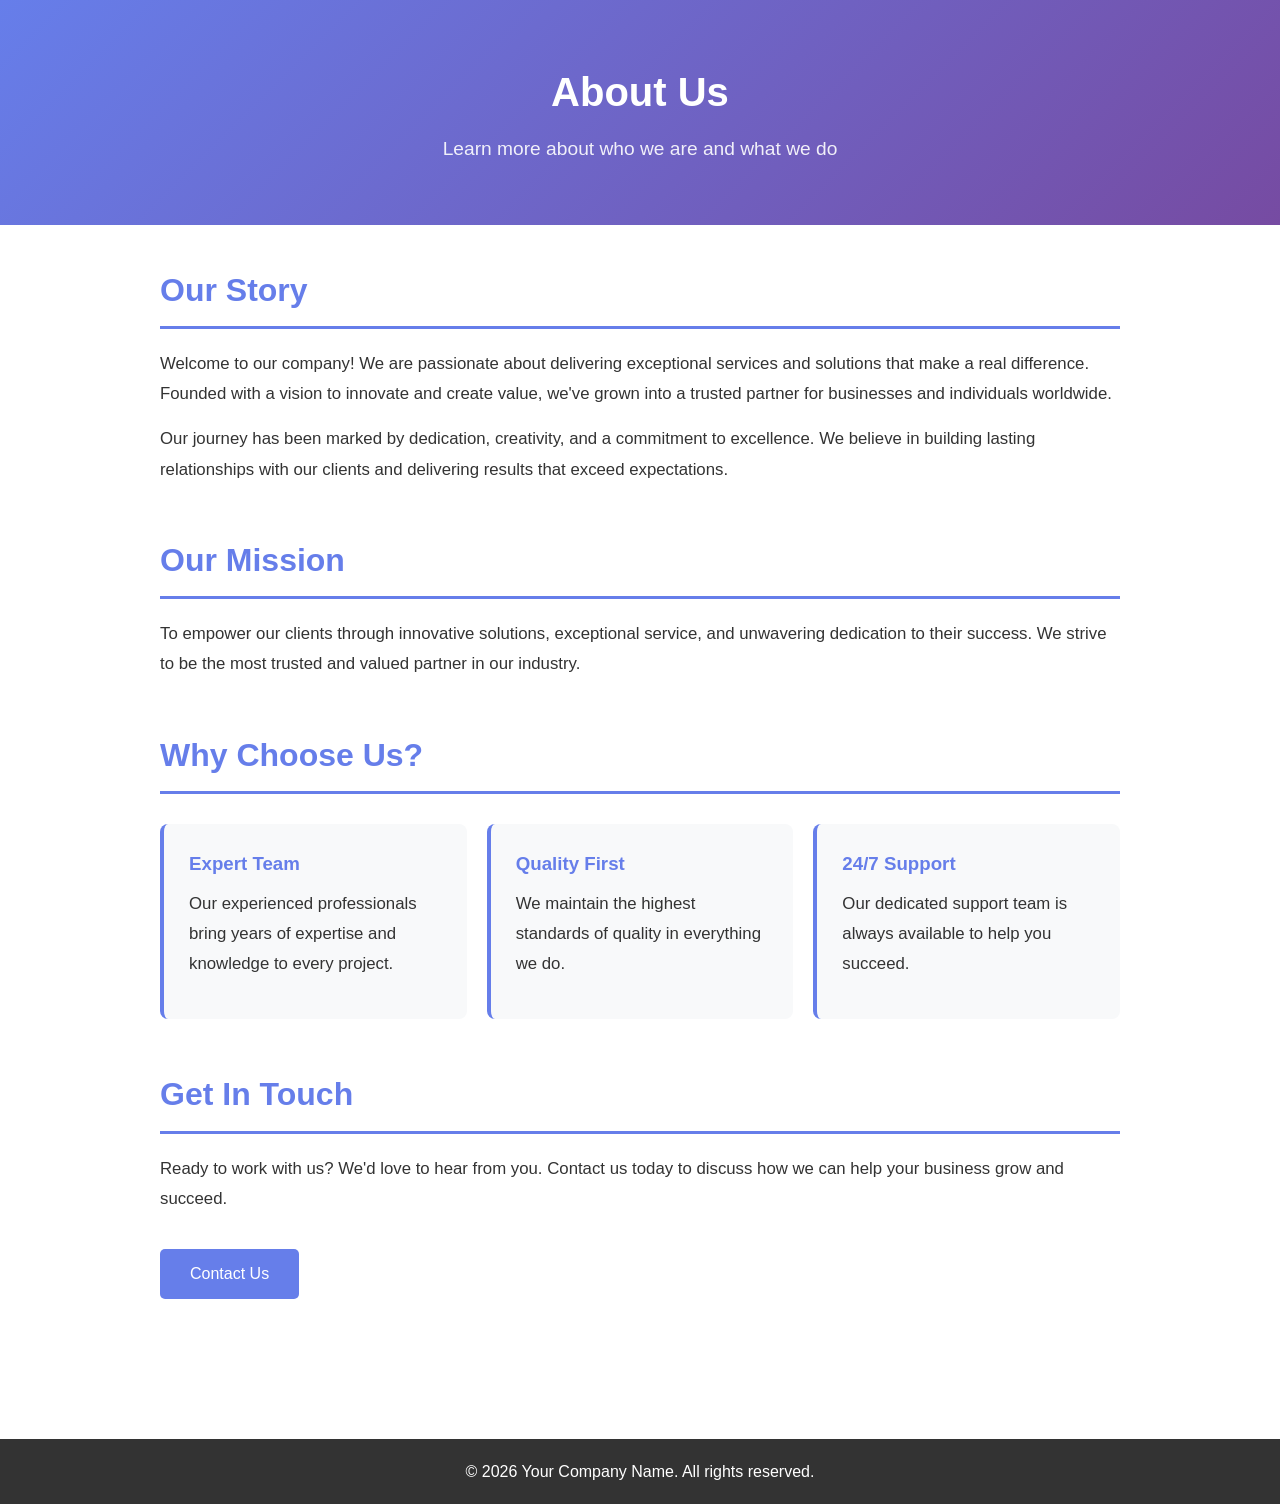
==== about.html @ 4d81731f "about is done" ====
<!DOCTYPE html>
<html lang="en">
<head>
    <meta charset="UTF-8">
    <meta name="viewport" content="width=device-width, initial-scale=1.0">
    <title>About Us</title>
    <style>
        * {
            margin: 0;
            padding: 0;
            box-sizing: border-box;
        }
        
        body {
            font-family: 'Segoe UI', Tahoma, Geneva, Verdana, sans-serif;
            line-height: 1.6;
            color: #333;
        }
        
        header {
            background: linear-gradient(135deg, #667eea 0%, #764ba2 100%);
            color: white;
            padding: 60px 20px;
            text-align: center;
        }
        
        header h1 {
            font-size: 2.5em;
            margin-bottom: 10px;
        }
        
        header p {
            font-size: 1.2em;
            opacity: 0.9;
        }
        
        .container {
            max-width: 1000px;
            margin: 0 auto;
            padding: 40px 20px;
        }
        
        section {
            margin-bottom: 50px;
        }
        
        section h2 {
            color: #667eea;
            font-size: 2em;
            margin-bottom: 20px;
            border-bottom: 3px solid #667eea;
            padding-bottom: 10px;
        }
        
        section p {
            margin-bottom: 15px;
            line-height: 1.8;
            font-size: 1.05em;
        }
        
        .features {
            display: grid;
            grid-template-columns: repeat(auto-fit, minmax(250px, 1fr));
            gap: 20px;
            margin-top: 30px;
        }
        
        .feature-card {
            background: #f8f9fa;
            padding: 25px;
            border-radius: 8px;
            border-left: 4px solid #667eea;
        }
        
        .feature-card h3 {
            color: #667eea;
            margin-bottom: 10px;
        }
        
        .cta-button {
            display: inline-block;
            background: #667eea;
            color: white;
            padding: 12px 30px;
            border-radius: 5px;
            text-decoration: none;
            margin-top: 20px;
            transition: background 0.3s;
        }
        
        .cta-button:hover {
            background: #764ba2;
        }
        
        footer {
            background: #333;
            color: white;
            text-align: center;
            padding: 20px;
            margin-top: 50px;
        }
    </style>
</head>
<body>
    <header>
        <h1>About Us</h1>
        <p>Learn more about who we are and what we do</p>
    </header>
    
    <div class="container">
        <section>
            <h2>Our Story</h2>
            <p>
                Welcome to our company! We are passionate about delivering exceptional services and solutions 
                that make a real difference. Founded with a vision to innovate and create value, we've grown 
                into a trusted partner for businesses and individuals worldwide.
            </p>
            <p>
                Our journey has been marked by dedication, creativity, and a commitment to excellence. 
                We believe in building lasting relationships with our clients and delivering results that exceed expectations.
            </p>
        </section>
        
        <section>
            <h2>Our Mission</h2>
            <p>
                To empower our clients through innovative solutions, exceptional service, and unwavering dedication 
                to their success. We strive to be the most trusted and valued partner in our industry.
            </p>
        </section>
        
        <section>
            <h2>Why Choose Us?</h2>
            <div class="features">
                <div class="feature-card">
                    <h3>Expert Team</h3>
                    <p>Our experienced professionals bring years of expertise and knowledge to every project.</p>
                </div>
                <div class="feature-card">
                    <h3>Quality First</h3>
                    <p>We maintain the highest standards of quality in everything we do.</p>
                </div>
                <div class="feature-card">
                    <h3>24/7 Support</h3>
                    <p>Our dedicated support team is always available to help you succeed.</p>
                </div>
            </div>
        </section>
        
        <section>
            <h2>Get In Touch</h2>
            <p>
                Ready to work with us? We'd love to hear from you. Contact us today to discuss how we can 
                help your business grow and succeed.
            </p>
            <a href="contact.html" class="cta-button">Contact Us</a>
        </section>
    </div>
    
    <footer>
        <p>&copy; 2026 Your Company Name. All rights reserved.</p>
    </footer>
</body>
</html>
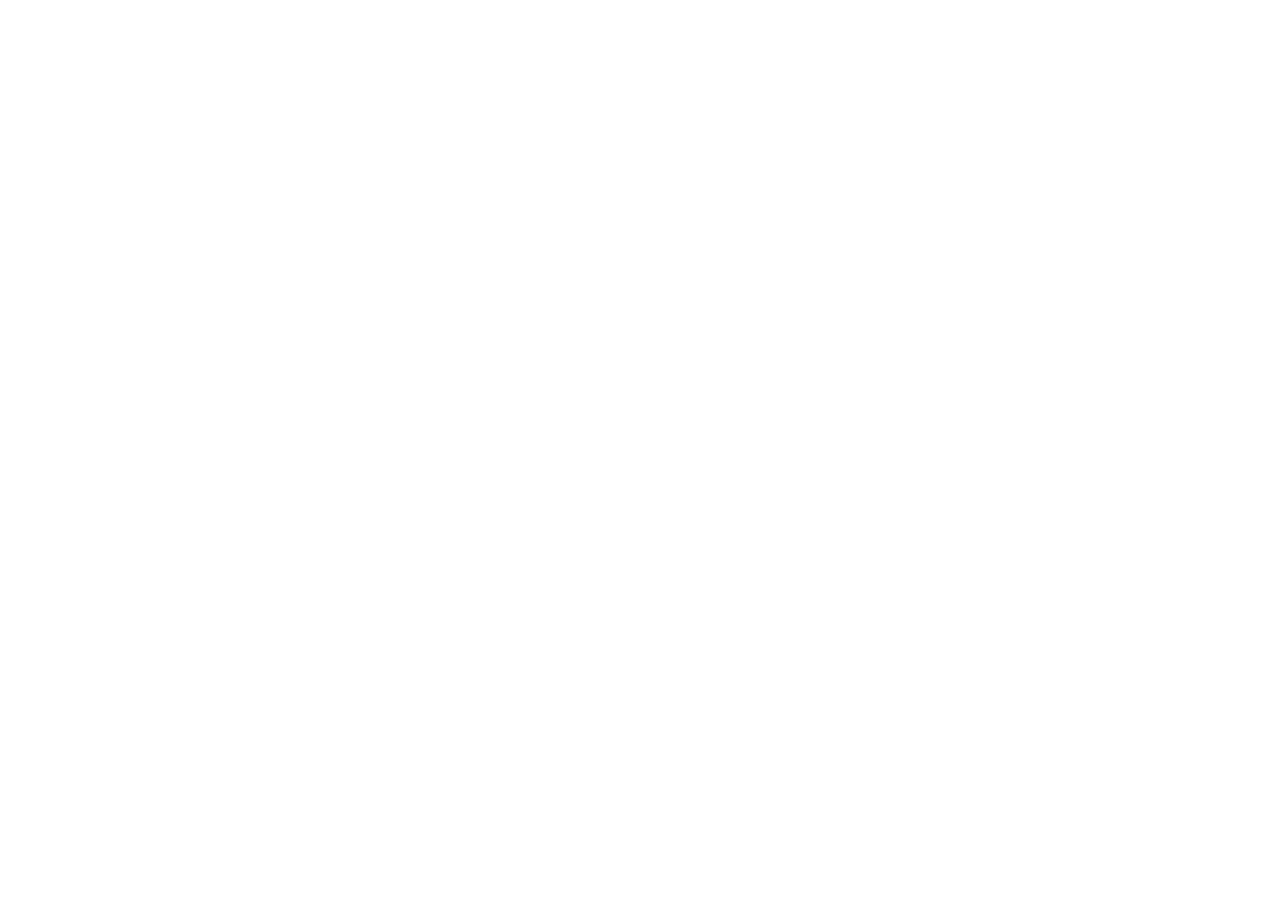
==== commit f4a62e8b: "added some contect" ====
--- a/about.html
+++ b/about.html
@@ -3,162 +3,11 @@
 <head>
     <meta charset="UTF-8">
     <meta name="viewport" content="width=device-width, initial-scale=1.0">
-    <title>About Us</title>
-    <style>
-        * {
-            margin: 0;
-            padding: 0;
-            box-sizing: border-box;
-        }
-        
-        body {
-            font-family: 'Segoe UI', Tahoma, Geneva, Verdana, sans-serif;
-            line-height: 1.6;
-            color: #333;
-        }
-        
-        header {
-            background: linear-gradient(135deg, #667eea 0%, #764ba2 100%);
-            color: white;
-            padding: 60px 20px;
-            text-align: center;
-        }
-        
-        header h1 {
-            font-size: 2.5em;
-            margin-bottom: 10px;
-        }
-        
-        header p {
-            font-size: 1.2em;
-            opacity: 0.9;
-        }
-        
-        .container {
-            max-width: 1000px;
-            margin: 0 auto;
-            padding: 40px 20px;
-        }
-        
-        section {
-            margin-bottom: 50px;
-        }
-        
-        section h2 {
-            color: #667eea;
-            font-size: 2em;
-            margin-bottom: 20px;
-            border-bottom: 3px solid #667eea;
-            padding-bottom: 10px;
-        }
-        
-        section p {
-            margin-bottom: 15px;
-            line-height: 1.8;
-            font-size: 1.05em;
-        }
-        
-        .features {
-            display: grid;
-            grid-template-columns: repeat(auto-fit, minmax(250px, 1fr));
-            gap: 20px;
-            margin-top: 30px;
-        }
-        
-        .feature-card {
-            background: #f8f9fa;
-            padding: 25px;
-            border-radius: 8px;
-            border-left: 4px solid #667eea;
-        }
-        
-        .feature-card h3 {
-            color: #667eea;
-            margin-bottom: 10px;
-        }
-        
-        .cta-button {
-            display: inline-block;
-            background: #667eea;
-            color: white;
-            padding: 12px 30px;
-            border-radius: 5px;
-            text-decoration: none;
-            margin-top: 20px;
-            transition: background 0.3s;
-        }
-        
-        .cta-button:hover {
-            background: #764ba2;
-        }
-        
-        footer {
-            background: #333;
-            color: white;
-            text-align: center;
-            padding: 20px;
-            margin-top: 50px;
-        }
-    </style>
+    <title>Document</title>
 </head>
 <body>
     <header>
-        <h1>About Us</h1>
-        <p>Learn more about who we are and what we do</p>
+        <img src="" alt="">
     </header>
-    
-    <div class="container">
-        <section>
-            <h2>Our Story</h2>
-            <p>
-                Welcome to our company! We are passionate about delivering exceptional services and solutions 
-                that make a real difference. Founded with a vision to innovate and create value, we've grown 
-                into a trusted partner for businesses and individuals worldwide.
-            </p>
-            <p>
-                Our journey has been marked by dedication, creativity, and a commitment to excellence. 
-                We believe in building lasting relationships with our clients and delivering results that exceed expectations.
-            </p>
-        </section>
-        
-        <section>
-            <h2>Our Mission</h2>
-            <p>
-                To empower our clients through innovative solutions, exceptional service, and unwavering dedication 
-                to their success. We strive to be the most trusted and valued partner in our industry.
-            </p>
-        </section>
-        
-        <section>
-            <h2>Why Choose Us?</h2>
-            <div class="features">
-                <div class="feature-card">
-                    <h3>Expert Team</h3>
-                    <p>Our experienced professionals bring years of expertise and knowledge to every project.</p>
-                </div>
-                <div class="feature-card">
-                    <h3>Quality First</h3>
-                    <p>We maintain the highest standards of quality in everything we do.</p>
-                </div>
-                <div class="feature-card">
-                    <h3>24/7 Support</h3>
-                    <p>Our dedicated support team is always available to help you succeed.</p>
-                </div>
-            </div>
-        </section>
-        
-        <section>
-            <h2>Get In Touch</h2>
-            <p>
-                Ready to work with us? We'd love to hear from you. Contact us today to discuss how we can 
-                help your business grow and succeed.
-            </p>
-            <a href="contact.html" class="cta-button">Contact Us</a>
-        </section>
-    </div>
-    
-    <footer>
-        <p>&copy; 2026 Your Company Name. All rights reserved.</p>
-    </footer>
 </body>
 </html>
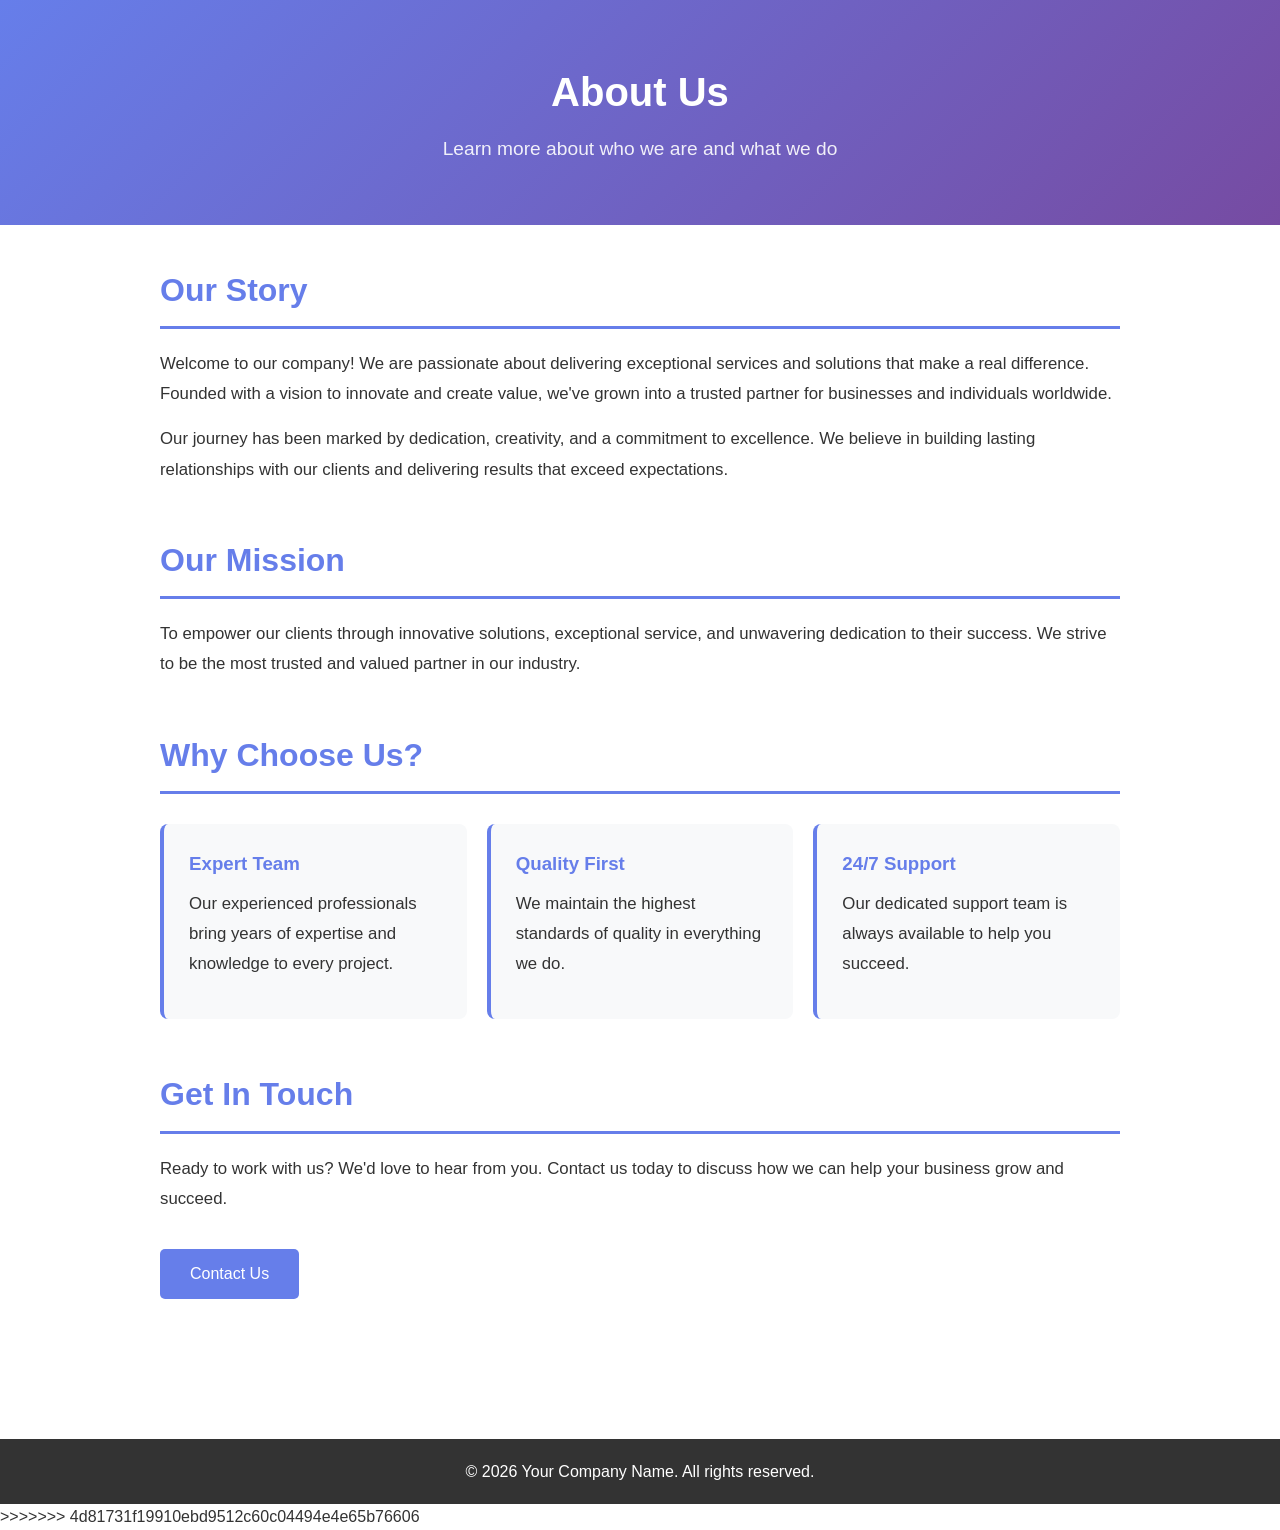
==== commit a962b18d: "a" ====
--- a/about.html
+++ b/about.html
@@ -1,13 +1,161 @@
-<!DOCTYPE html>
-<html lang="en">
-<head>
-    <meta charset="UTF-8">
-    <meta name="viewport" content="width=device-width, initial-scale=1.0">
-    <title>Document</title>
+
+    <title>About Us</title>
+    <style>
+        * {
+            margin: 0;
+            padding: 0;
+            box-sizing: border-box;
+        }
+        
+        body {
+            font-family: 'Segoe UI', Tahoma, Geneva, Verdana, sans-serif;
+            line-height: 1.6;
+            color: #333;
+        }
+        
+        header {
+            background: linear-gradient(135deg, #667eea 0%, #764ba2 100%);
+            color: white;
+            padding: 60px 20px;
+            text-align: center;
+        }
+        
+        header h1 {
+            font-size: 2.5em;
+            margin-bottom: 10px;
+        }
+        
+        header p {
+            font-size: 1.2em;
+            opacity: 0.9;
+        }
+        
+        .container {
+            max-width: 1000px;
+            margin: 0 auto;
+            padding: 40px 20px;
+        }
+        
+        section {
+            margin-bottom: 50px;
+        }
+        
+        section h2 {
+            color: #667eea;
+            font-size: 2em;
+            margin-bottom: 20px;
+            border-bottom: 3px solid #667eea;
+            padding-bottom: 10px;
+        }
+        
+        section p {
+            margin-bottom: 15px;
+            line-height: 1.8;
+            font-size: 1.05em;
+        }
+        
+        .features {
+            display: grid;
+            grid-template-columns: repeat(auto-fit, minmax(250px, 1fr));
+            gap: 20px;
+            margin-top: 30px;
+        }
+        
+        .feature-card {
+            background: #f8f9fa;
+            padding: 25px;
+            border-radius: 8px;
+            border-left: 4px solid #667eea;
+        }
+        
+        .feature-card h3 {
+            color: #667eea;
+            margin-bottom: 10px;
+        }
+        
+        .cta-button {
+            display: inline-block;
+            background: #667eea;
+            color: white;
+            padding: 12px 30px;
+            border-radius: 5px;
+            text-decoration: none;
+            margin-top: 20px;
+            transition: background 0.3s;
+        }
+        
+        .cta-button:hover {
+            background: #764ba2;
+        }
+        
+        footer {
+            background: #333;
+            color: white;
+            text-align: center;
+            padding: 20px;
+            margin-top: 50px;
+        }
+    </style>
 </head>
 <body>
     <header>
-        <img src="" alt="">
+        <h1>About Us</h1>
+        <p>Learn more about who we are and what we do</p>
     </header>
+    
+    <div class="container">
+        <section>
+            <h2>Our Story</h2>
+            <p>
+                Welcome to our company! We are passionate about delivering exceptional services and solutions 
+                that make a real difference. Founded with a vision to innovate and create value, we've grown 
+                into a trusted partner for businesses and individuals worldwide.
+            </p>
+            <p>
+                Our journey has been marked by dedication, creativity, and a commitment to excellence. 
+                We believe in building lasting relationships with our clients and delivering results that exceed expectations.
+            </p>
+        </section>
+        
+        <section>
+            <h2>Our Mission</h2>
+            <p>
+                To empower our clients through innovative solutions, exceptional service, and unwavering dedication 
+                to their success. We strive to be the most trusted and valued partner in our industry.
+            </p>
+        </section>
+        
+        <section>
+            <h2>Why Choose Us?</h2>
+            <div class="features">
+                <div class="feature-card">
+                    <h3>Expert Team</h3>
+                    <p>Our experienced professionals bring years of expertise and knowledge to every project.</p>
+                </div>
+                <div class="feature-card">
+                    <h3>Quality First</h3>
+                    <p>We maintain the highest standards of quality in everything we do.</p>
+                </div>
+                <div class="feature-card">
+                    <h3>24/7 Support</h3>
+                    <p>Our dedicated support team is always available to help you succeed.</p>
+                </div>
+            </div>
+        </section>
+        
+        <section>
+            <h2>Get In Touch</h2>
+            <p>
+                Ready to work with us? We'd love to hear from you. Contact us today to discuss how we can 
+                help your business grow and succeed.
+            </p>
+            <a href="contact.html" class="cta-button">Contact Us</a>
+        </section>
+    </div>
+    
+    <footer>
+        <p>&copy; 2026 Your Company Name. All rights reserved.</p>
+    </footer>
+>>>>>>> 4d81731f19910ebd9512c60c04494e4e65b76606
 </body>
 </html>
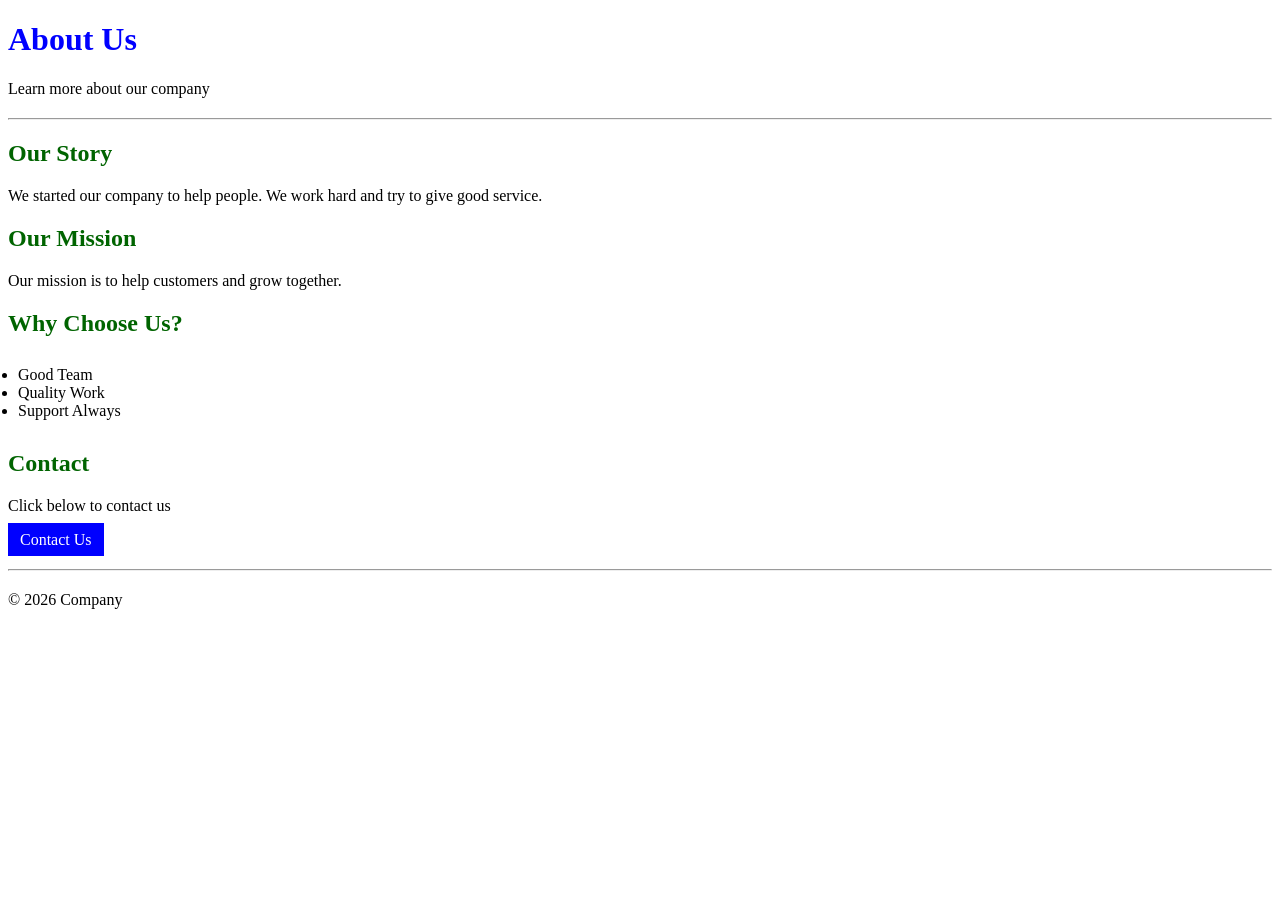
==== commit ef126cac: "updated the about page" ====
--- a/about.html
+++ b/about.html
@@ -1,161 +1,43 @@
+<!DOCTYPE html>
+<html>
+<head>
+    <title>About Us</title>
+    <link rel="stylesheet" href="./css/about.css">
+</head>
 
-    <title>About Us</title>
-    <style>
-        * {
-            margin: 0;
-            padding: 0;
-            box-sizing: border-box;
-        }
-        
-        body {
-            font-family: 'Segoe UI', Tahoma, Geneva, Verdana, sans-serif;
-            line-height: 1.6;
-            color: #333;
-        }
-        
-        header {
-            background: linear-gradient(135deg, #667eea 0%, #764ba2 100%);
-            color: white;
-            padding: 60px 20px;
-            text-align: center;
-        }
-        
-        header h1 {
-            font-size: 2.5em;
-            margin-bottom: 10px;
-        }
-        
-        header p {
-            font-size: 1.2em;
-            opacity: 0.9;
-        }
-        
-        .container {
-            max-width: 1000px;
-            margin: 0 auto;
-            padding: 40px 20px;
-        }
-        
-        section {
-            margin-bottom: 50px;
-        }
-        
-        section h2 {
-            color: #667eea;
-            font-size: 2em;
-            margin-bottom: 20px;
-            border-bottom: 3px solid #667eea;
-            padding-bottom: 10px;
-        }
-        
-        section p {
-            margin-bottom: 15px;
-            line-height: 1.8;
-            font-size: 1.05em;
-        }
-        
-        .features {
-            display: grid;
-            grid-template-columns: repeat(auto-fit, minmax(250px, 1fr));
-            gap: 20px;
-            margin-top: 30px;
-        }
-        
-        .feature-card {
-            background: #f8f9fa;
-            padding: 25px;
-            border-radius: 8px;
-            border-left: 4px solid #667eea;
-        }
-        
-        .feature-card h3 {
-            color: #667eea;
-            margin-bottom: 10px;
-        }
-        
-        .cta-button {
-            display: inline-block;
-            background: #667eea;
-            color: white;
-            padding: 12px 30px;
-            border-radius: 5px;
-            text-decoration: none;
-            margin-top: 20px;
-            transition: background 0.3s;
-        }
-        
-        .cta-button:hover {
-            background: #764ba2;
-        }
-        
-        footer {
-            background: #333;
-            color: white;
-            text-align: center;
-            padding: 20px;
-            margin-top: 50px;
-        }
-    </style>
-</head>
 <body>
-    <header>
-        <h1>About Us</h1>
-        <p>Learn more about who we are and what we do</p>
-    </header>
-    
-    <div class="container">
-        <section>
-            <h2>Our Story</h2>
-            <p>
-                Welcome to our company! We are passionate about delivering exceptional services and solutions 
-                that make a real difference. Founded with a vision to innovate and create value, we've grown 
-                into a trusted partner for businesses and individuals worldwide.
-            </p>
-            <p>
-                Our journey has been marked by dedication, creativity, and a commitment to excellence. 
-                We believe in building lasting relationships with our clients and delivering results that exceed expectations.
-            </p>
-        </section>
-        
-        <section>
-            <h2>Our Mission</h2>
-            <p>
-                To empower our clients through innovative solutions, exceptional service, and unwavering dedication 
-                to their success. We strive to be the most trusted and valued partner in our industry.
-            </p>
-        </section>
-        
-        <section>
-            <h2>Why Choose Us?</h2>
-            <div class="features">
-                <div class="feature-card">
-                    <h3>Expert Team</h3>
-                    <p>Our experienced professionals bring years of expertise and knowledge to every project.</p>
-                </div>
-                <div class="feature-card">
-                    <h3>Quality First</h3>
-                    <p>We maintain the highest standards of quality in everything we do.</p>
-                </div>
-                <div class="feature-card">
-                    <h3>24/7 Support</h3>
-                    <p>Our dedicated support team is always available to help you succeed.</p>
-                </div>
-            </div>
-        </section>
-        
-        <section>
-            <h2>Get In Touch</h2>
-            <p>
-                Ready to work with us? We'd love to hear from you. Contact us today to discuss how we can 
-                help your business grow and succeed.
-            </p>
-            <a href="contact.html" class="cta-button">Contact Us</a>
-        </section>
-    </div>
-    
-    <footer>
-        <p>&copy; 2026 Your Company Name. All rights reserved.</p>
-    </footer>
->>>>>>> 4d81731f19910ebd9512c60c04494e4e65b76606
+
+    <h1>About Us</h1>
+    <p>Learn more about our company</p>
+
+    <hr>
+
+    <h2>Our Story</h2>
+    <p>
+        We started our company to help people.
+        We work hard and try to give good service.
+    </p>
+
+    <h2>Our Mission</h2>
+    <p>
+        Our mission is to help customers and grow together.
+    </p>
+
+    <h2>Why Choose Us?</h2>
+    <ul>
+        <li>Good Team</li>
+        <li>Quality Work</li>
+        <li>Support Always</li>
+    </ul>
+
+    <h2>Contact</h2>
+    <p>Click below to contact us</p>
+
+    <a href="contact.html">Contact Us</a>
+
+    <hr>
+
+    <p>© 2026 Company</p>
+
 </body>
 </html>
--- a/css/about.css
+++ b/css/about.css
@@ -0,0 +1,83 @@
+<!DOCTYPE html>
+<html>
+<head>
+    <title>About Us</title>
+
+    <style>
+        body {
+            font-family: Arial;
+            background-color: #f4f4f4;
+            margin: 20px;
+        }
+
+        h1 {
+            color: blue;
+        }
+
+        h2 {
+            color: darkgreen;
+        }
+
+        p {
+            font-size: 16px;
+        }
+
+        ul {
+            background-color: white;
+            padding: 10px;
+        }
+
+        a {
+            color: white;
+            background-color: blue;
+            padding: 8px 12px;
+            text-decoration: none;
+        }
+
+        a:hover {
+            background-color: darkblue;
+        }
+
+        hr {
+            margin: 20px 0;
+        }
+    </style>
+
+</head>
+
+<body>
+
+    <h1>About Us</h1>
+    <p>Learn more about our company</p>
+
+    <hr>
+
+    <h2>Our Story</h2>
+    <p>
+        We started our company to help people.
+        We work hard and try to give good service.
+    </p>
+
+    <h2>Our Mission</h2>
+    <p>
+        Our mission is to help customers and grow together.
+    </p>
+
+    <h2>Why Choose Us?</h2>
+    <ul>
+        <li>Good Team</li>
+        <li>Quality Work</li>
+        <li>Support Always</li>
+    </ul>
+
+    <h2>Contact</h2>
+    <p>Click below to contact us</p>
+
+    <a href="contact.html">Contact Us</a>
+
+    <hr>
+
+    <p>© 2026 Company</p>
+
+</body>
+</html>
